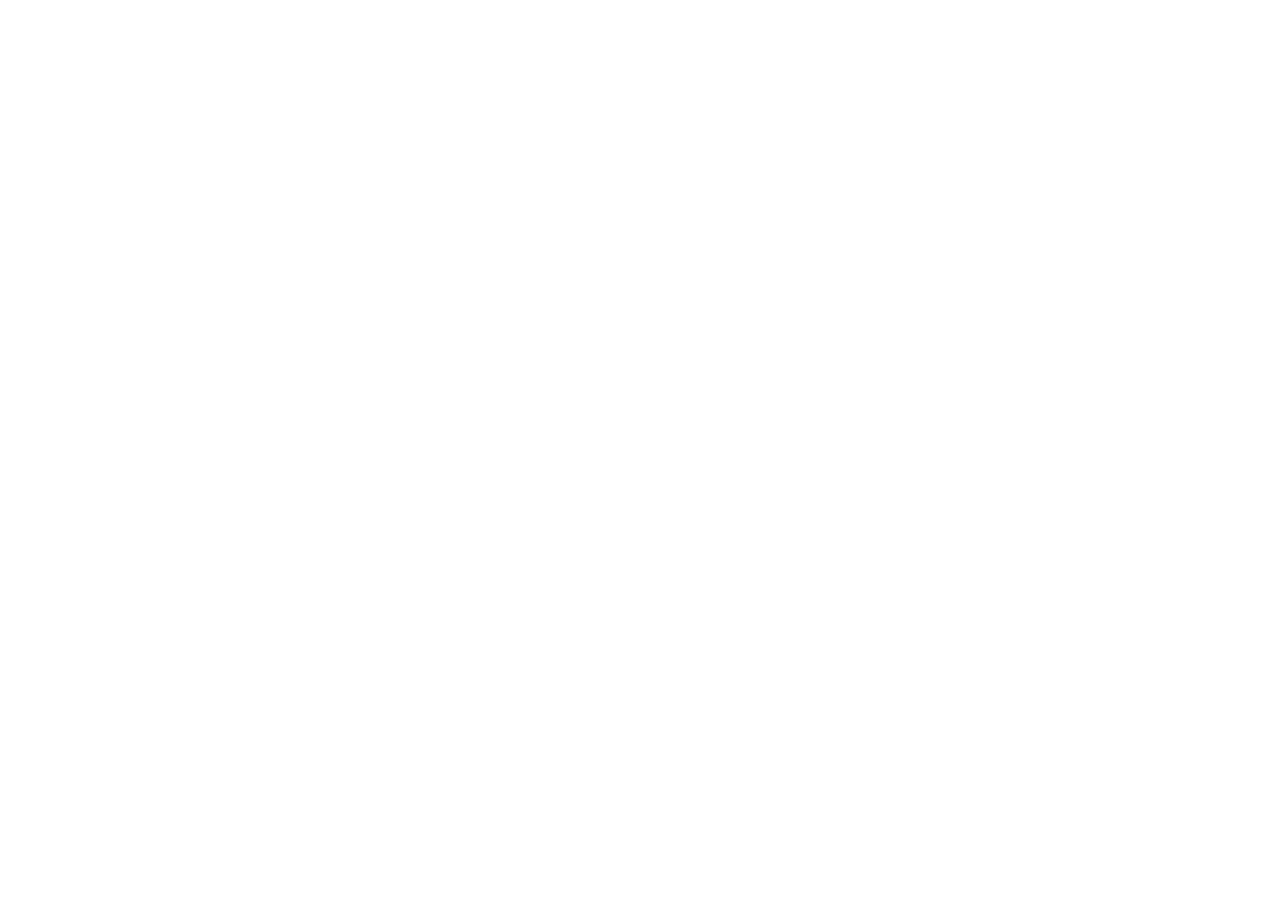
==== index.html @ 8ffcae92 "Working Commit" ====
<!DOCTYPE html>


<html>
<head>
    <meta HTTP-EQUIV="X-UA-COMPATIBLE" CONTENT="IE=EmulateIE9" >
    <meta http-equiv="Content-type" content="text/html; charset=utf-8">
    <meta property="og:image" content="http://www.brightpointinc.com/interactive/images/PoliticalInfluence_202px.png">
    <title>Visualizing Collaborative Funding in the Valley</title>
    <link type="text/css" rel="stylesheet" href="style.css">
    <link rel="stylesheet" href="bootstrap.min.css">
    <link rel="stylesheet" href="reset.css">
    <script src="http://d3js.org/d3.v3.min.js" charset="utf-8"></script>





</head>
<body>



<div id="bpg" >


    <div id="mainDiv">
        <div id="svgDiv"></div>
        <div class="bpg-navBar" style="width:300px; left:0px;">
            

        </div>

        <div id="headerRight" style="width:350px; right:20px;">
            <div class="hint" style="font-size:26px; color:#000;">
                Funding in the Shenadoah
            </div>
            <div class="hint">
                <div id="totalDiv" style="color: #000; font-size:22px; font-weight:bold; margin-top:5px; font-family: Georgia; font-style:italic">
                    $0
                </div>
                <div style="color: #000; font-size:14px; margin-top:5px; margin-bottom:10px; font-style:italic">
                    9 Years of Foundation Support and Collaboration (2006 - 2014).
                </div>

                <div style="color:#777; font-style:normal;">
                    Design and Engineering: <a href="http://chesapeakecommons.org" title="Chesapeake Commons">www.chesapeakecommons.org</a>
                </div>
                <div style="margin-top:20px;">
                    <!-- <image src="images/legend.png"></image> -->
                </div>
            </div>

        </div>

            <div style="margin-top:-225px;">                      
                <center>
                 <iframe width='100%' height='500px' frameBorder='0' src='http://chesapeakecommons.org/gists/svalley/network/charts/funderchart.html'></iframe>
                </center>

            </div>

        </div>

    </div>

    <div id="toolTip" class="tooltip" style="width:250px; height:120px; position:absolute;s">
        <div id="header1" class="header2"></div>
        <div class="header-rule"></div>
        <div id="head" class="header"></div>
        <div class="header-rule"></div>
        <div  id="header2" class="header3"></div>
        <div  class="tooltipTail"></div>
    </div>








<script type="text/javascript" src="scripts/app/globals.js"></script>
<script type="text/javascript" src="scripts/app/initialize.js"></script>
<script type="text/javascript" src="scripts/app/events.js"></script>
<script type="text/javascript" src="scripts/app/data.js"></script>
<script type="text/javascript" src="scripts/app/chords.js"></script>
<script type="text/javascript" src="scripts/app/update.js"></script>
<script type="text/javascript" src="scripts/app/main.js"></script>



            


</body>
</html>
---- style.css ----
body {
    overflow: auto;
    margin: 0;
    font-size: 9px;
    text-align:center;
    font-weight: 300;
    font-family: "Helvetica Neue", Helvetica;
}

#bpg {
    margin:auto;
}

#mainDiv {
    position:relative;
}

#svgDiv {
    margin: auto;
}

#headerRight {
    text-align: right;
    position:absolute;
    top:10px;
    right:10px;
    margin-right:0px;
}

rect {
    fill: none;
    pointer-events: all;
}

pre {
    font-size: 18px;
}

.hint {
    right: 0;
    width: 300px;
    font-size: 12px;
    color: #999;
}




div.tooltip {
    position: absolute;			/* reference for measurement */
    text-align: left;
    pointer-events: none;			/* 'none' tells the mouse to ignore the rectangle */
    background: #FFFFEF;
    width: 400px;
    height: 165px;
    padding: 10px;
    border: 1px solid #D5D5D5;
    font-family: arial,helvetica,sans-serif;
    position: absolute;
    font-size: 1.1em;
    color: #333;
    padding: 10px;
    border-radius: 3px;
    background: rgba(255,255,255,0.9);
    color: #000;
    box-shadow: 0 1px 5px rgba(0,0,0,0.4);
    -moz-box-shadow: 0 1px 5px rgba(0,0,0,0.4);
    border:1px solid rgba(200,200,200,0.85);
    opacity:0;
}

div.tooltipTail {
    position: absolute;
    left:-7px;
    top: 72px;
    width: 7px;
    height: 13px;
    background: url("images/tail_white.png") 50% 0%;
}

div.toolTipBody {
    position:absolute;
    height:100px;
    width:230px;
}

div.header {
    text-transform: uppercase;
    text-align: left;
    font-size: 14px;
    margin-bottom: 2px;
    color:#666;
    text-align:center;

}

div.header-rule{
    height:1px;
    margin:1px auto 3px;
    margin-top:7px;
    margin-bottom:7px;
    background:#ddd;
    width:125px;
}

div.header1{
   /* text-transform: uppercase; */
    text-align: left;
    font-size: 13px;
    margin-bottom: 2px;
    color:#000;
    text-align:center;
}

div.header2{
    color:#000;
    text-transform:uppercase;
    font-size: 12px;
    margin-bottom: 2px;
    text-align:center;
}

div.header3 {
    color:#333;
    text-align: left;
    font-size: 15px;
    font-style: italic;
    font-family: Georgia;
    /*  width:170px;*/
    text-align:center;
}

div.header4 {
    /*  position:absolute;*/
    text-align:center;
    right:10px;
    top:28px;
    font-size: 16px;
    /*  width:100px;*/
    text-align:center;
    overflow:hidden;
    font-weight:bold;
}

/* Structure */
.g {
    font-family:  Helvetica, Arial;
}

#bpg-chartFrame{
    -webkit-transition: height ease-in-out 1s;
    -moz-transition: height ease-in-out 1s;
    -o-transition: height ease-in-out 1s;
    -ms-transition: height ease-in-out 1s;
}

#bpg-chart {
    position: relative;
    width: 100%;
    height: 100%;
}
#bpg-error {


}
#bpg-error p {
    text-align: center;
    font-size: 16px;
    line-height: 20px;
    margin: 10px;
    border: solid 1px #CCC;
    background: #ffd;
    padding: 10px;

}

#bpg-error a {
    text-decoration: underline;
}

#bpg-chartCanvas {
    position: absolute;
    top: 0;
    left: 0;
    z-index: 10;
    width: 100%;
    height: 100%;
    overflow: hidden;

}
#bpg-chartCanvas svg {
    height: 100%;
    overflow: hidden;

}

/* Navigation */
.bpg-navBar {
    position:absolute;
    padding: 15px 0 0;
    margin: 0 10px;
    z-index: 100;
    position: absolute;
    left:10px;
    top:10px;
}

.bpg-navigation {

}

.bpg-navigation li {
    color: #999;
    font-size: 14px;
    cursor: pointer;
    float: left;
    padding: 10px 18px;
    border-top: solid 1px #CCC;
    border-bottom: solid 1px #CCC;
    border-left: solid 1px #CCC;
    background: #f9f9f9;
    margin: 0 0;
}

.bpg-navigation li:first-of-type{
    border-radius: 4px 0 0 4px;
}
.bpg-navigation li:last-of-type{

    border-right: solid 1px #CCC;
    border-radius: 0 4px 4px 0;
}
.bpg-navigation li.selected {
    color: #000;
    background: #e9e9e9;
    border-color: #AAA;
    box-shadow: inset 0px 0px 4px rgba(0,0,0,0.2);
}

.bpg-navigation li.selected {
    color: #000;
    background: #e9e9e9;
    border-color: #AAA;
    box-shadow: inset 0px 0px 4px rgba(0,0,0,0.2);
}

div.selected {
    color: #000;
    background: #e9e9e9;
    border-color: #AAA;
    box-shadow: inset 0px 0px 4px rgba(0,0,0,0.2);
    padding-bottom:10px;
}

.link {
    fill: none;
    stroke: #ccc;
    stroke-width: 1.5px;
    stroke-linecap: round;
}

text.chord {
    font-size:8px;
}


text.mainLabel {
    font-size:12px;
    font-family: Georgia;
    font-style: italic;
    text-align:center;
    fill: #9B001C;
}


text.export {
    font-family: "Myriad", Arial;
    fill: #00AC6B;
}

text.import {
    font-family: "Myriad", Arial;
    fill: #9B001C;
}

text.secondLabel {
    font-family: Myriad, Arial;
    font-style: italic;
    fill: #888888;
    font-size: 10px;
}
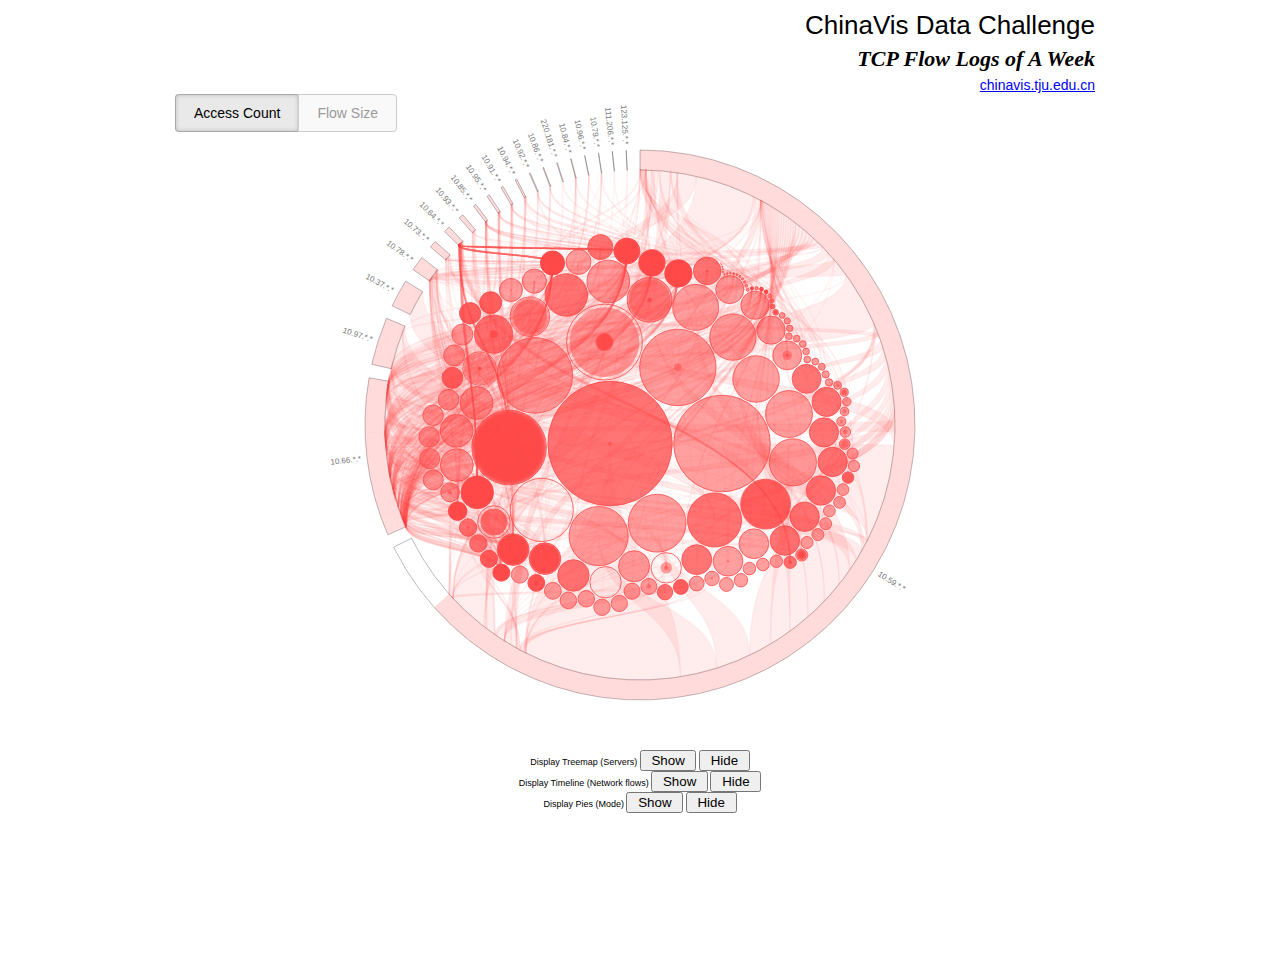
==== commit 45cdc9cb: "Initial release commit" ====
--- a/index.html
+++ b/index.html
@@ -1,71 +1,56 @@
-
 <!DOCTYPE html>
-
-
 <html>
 <head>
-    <meta HTTP-EQUIV="X-UA-COMPATIBLE" CONTENT="IE=EmulateIE9" >
     <meta http-equiv="Content-type" content="text/html; charset=utf-8">
-    <meta property="og:image" content="http://www.brightpointinc.com/interactive/images/PoliticalInfluence_202px.png">
-    <title>Visualizing Collaborative Funding in the Valley</title>
+    <title>Visualizing Network with Chord</title>
     <link type="text/css" rel="stylesheet" href="style.css">
-    <link rel="stylesheet" href="bootstrap.min.css">
-    <link rel="stylesheet" href="reset.css">
-    <script src="http://d3js.org/d3.v3.min.js" charset="utf-8"></script>
-
-
-
-
 
 </head>
 <body>
-
-
-
-<div id="bpg" >
-
-
-    <div id="mainDiv">
-        <div id="svgDiv"></div>
-        <div class="bpg-navBar" style="width:300px; left:0px;">
-            
-
-        </div>
-
-        <div id="headerRight" style="width:350px; right:20px;">
-            <div class="hint" style="font-size:26px; color:#000;">
-                Funding in the Shenadoah
+    <div id="visDiv" >
+        <div id="mainDiv">
+            <div id="chordSvgDiv"></div>
+            <div class="bpg-navBar">
+                <ul class="bpg-navigation clearfix">
+                    <li id="houseButton" class="selected">Access Count</li>
+                    <li id="senateButton">Flow Size</li>
+                </ul>
             </div>
-            <div class="hint">
-                <div id="totalDiv" style="color: #000; font-size:22px; font-weight:bold; margin-top:5px; font-family: Georgia; font-style:italic">
-                    $0
-                </div>
-                <div style="color: #000; font-size:14px; margin-top:5px; margin-bottom:10px; font-style:italic">
-                    9 Years of Foundation Support and Collaboration (2006 - 2014).
-                </div>
-
-                <div style="color:#777; font-style:normal;">
-                    Design and Engineering: <a href="http://chesapeakecommons.org" title="Chesapeake Commons">www.chesapeakecommons.org</a>
-                </div>
-                <div style="margin-top:20px;">
-                    <!-- <image src="images/legend.png"></image> -->
+            <div class="treemap-bar">
+                <label for="show-treemap-btn"><b>Display Treemap</b> (Servers) </label>
+                <input id="show-treemap-btn" type="button" value=" Show " onclick="buildTreemap()" />
+                <input id="hide-treemap-btn" type="button" value=" Hide " onclick="hideTreemap()" />
+                <label class="bar-option"><input class="bar-option" type="radio" name="mode" value="size" checked /> Flow Size</label>
+                <label class="bar-option"><input class="bar-option" type="radio" name="mode" value="count" /> Visit Count</label>
+            </div>
+            <div id="treemapSvgDiv"></div>
+            <div class="timeline-bar">
+                <label for="show-timeline-btn"><b>Display Timeline</b> (Network flows) </label>
+                <input id="show-timeline-btn" type="button" value=" Show " onclick="buildTimeline()" />
+                <input id="hide-timeline-btn" type="button" value=" Hide " onclick="hideTimeline()" />
+                <input id="next-graph-btn" type="button" value=" Next " onclick="nextGraph()" />
+            </div>
+            <div id="timelineSvgDiv"></div>
+            <div class="pies-bar">
+                <label for="show-pies-btn"><b>Display Pies</b> (Mode) </label>
+                <input id="show-pies-btn" type="button" value=" Show " onclick="buildPies()" />
+                <input id="hide-pies-btn" type="button" value=" Hide " onclick="hidePies()" />
+            </div>
+            <div id="piesSvgDiv"></div>
+            <div id="headerRight" style="width:350px; right:20px;">
+                <div class="hint" style="font-size:26px; color:#000;">ChinaVis Data Challenge</div>
+                <div class="hint">
+                    <div id="totalDiv" style="color: #000; font-size:22px; font-weight:bold; margin-top:5px; font-family: Georgia; font-style:italic">
+                        TCP Flow Logs of A Week
+                    </div>
+                    <div style="color: #777; font-size:14px; margin-top:5px; margin-bottom:10px;">
+                        <a href="http://chinavis.tju.edu.cn" title="ChinaVis">chinavis.tju.edu.cn</a>
+                    </div>
                 </div>
             </div>
-
         </div>
-
-            <div style="margin-top:-225px;">                      
-                <center>
-                 <iframe width='100%' height='500px' frameBorder='0' src='http://chesapeakecommons.org/gists/svalley/network/charts/funderchart.html'></iframe>
-                </center>
-
-            </div>
-
-        </div>
-
     </div>
-
-    <div id="toolTip" class="tooltip" style="width:250px; height:120px; position:absolute;s">
+    <div id="toolTip" class="tooltip" style="width:250px; height:120px; position:absolute;">
         <div id="header1" class="header2"></div>
         <div class="header-rule"></div>
         <div id="head" class="header"></div>
@@ -73,26 +58,16 @@
         <div  id="header2" class="header3"></div>
         <div  class="tooltipTail"></div>
     </div>
-
-
-
-
-
-
-
-
-<script type="text/javascript" src="scripts/app/globals.js"></script>
-<script type="text/javascript" src="scripts/app/initialize.js"></script>
-<script type="text/javascript" src="scripts/app/events.js"></script>
-<script type="text/javascript" src="scripts/app/data.js"></script>
-<script type="text/javascript" src="scripts/app/chords.js"></script>
-<script type="text/javascript" src="scripts/app/update.js"></script>
-<script type="text/javascript" src="scripts/app/main.js"></script>
-
-
-
-            
-
-
+    <script type="text/javascript" src="scripts/d3/d3.min.js"></script>
+    <script type="text/javascript" src="scripts/app/globals.js"></script>
+    <script type="text/javascript" src="scripts/app/initialize.js"></script>
+    <script type="text/javascript" src="scripts/app/events.js"></script>
+    <script type="text/javascript" src="scripts/app/data.js"></script>
+    <script type="text/javascript" src="scripts/app/chords.js"></script>
+    <script type="text/javascript" src="scripts/app/update.js"></script>
+    <script type="text/javascript" src="scripts/app/treemap.js"></script>
+    <script type="text/javascript" src="scripts/app/timeline.js"></script>
+    <script type="text/javascript" src="scripts/app/pies.js"></script>
+    <script type="text/javascript" src="scripts/app/main.js"></script>
 </body>
 </html>
--- a/style.css
+++ b/style.css
@@ -7,7 +7,7 @@
     font-family: "Helvetica Neue", Helvetica;
 }
 
-#bpg {
+#visDiv {
     margin:auto;
 }
 
@@ -15,7 +15,11 @@
     position:relative;
 }
 
-#svgDiv {
+#chordSvgDiv {
+    margin: auto;
+}
+
+#treemapSvgDiv {
     margin: auto;
 }
 
@@ -43,13 +47,10 @@
     color: #999;
 }
 
-
-
-
 div.tooltip {
-    position: absolute;			/* reference for measurement */
+    position: absolute;
     text-align: left;
-    pointer-events: none;			/* 'none' tells the mouse to ignore the rectangle */
+    pointer-events: none;
     background: #FFFFEF;
     width: 400px;
     height: 165px;
@@ -75,7 +76,6 @@
     top: 72px;
     width: 7px;
     height: 13px;
-    background: url("images/tail_white.png") 50% 0%;
 }
 
 div.toolTipBody {
@@ -104,7 +104,6 @@
 }
 
 div.header1{
-   /* text-transform: uppercase; */
     text-align: left;
     font-size: 13px;
     margin-bottom: 2px;
@@ -126,17 +125,14 @@
     font-size: 15px;
     font-style: italic;
     font-family: Georgia;
-    /*  width:170px;*/
     text-align:center;
 }
 
 div.header4 {
-    /*  position:absolute;*/
     text-align:center;
     right:10px;
     top:28px;
     font-size: 16px;
-    /*  width:100px;*/
     text-align:center;
     overflow:hidden;
     font-weight:bold;
@@ -196,17 +192,19 @@
 
 /* Navigation */
 .bpg-navBar {
-    position:absolute;
+    position: absolute;
     padding: 15px 0 0;
     margin: 0 10px;
     z-index: 100;
     position: absolute;
-    left:10px;
-    top:10px;
+    left: 10px;
+    top: 70px;
 }
 
 .bpg-navigation {
-
+    list-style-type: none;
+    width: 300px;
+    height: 20px;
 }
 
 .bpg-navigation li {
@@ -290,4 +288,20 @@
     font-size: 10px;
 }
 
-
+.line {
+    fill: none;
+    stroke: #000;
+    stroke-width: 1px;
+}
+
+.bar-option {
+    display:none;
+}
+
+#next-graph-btn {
+    display:none;
+}
+
+.x.axis path {
+    display: none;
+}
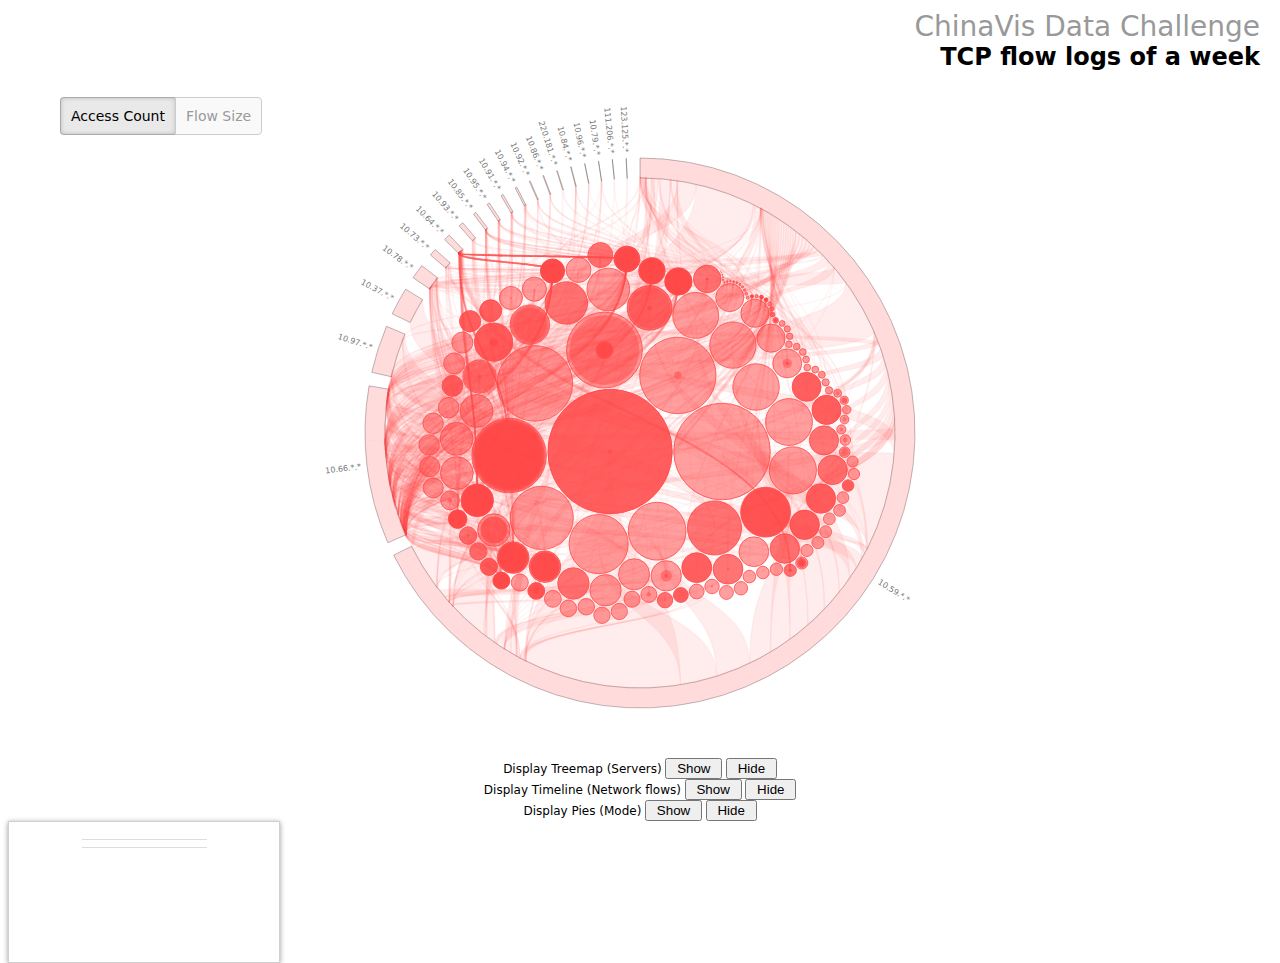
==== commit 63c44cbd: "tidy main html and css" ====
--- a/index.html
+++ b/index.html
@@ -2,20 +2,19 @@
 <html>
 <head>
     <meta http-equiv="Content-type" content="text/html; charset=utf-8">
-    <title>Visualizing Network with Chord</title>
-    <link type="text/css" rel="stylesheet" href="style.css">
-
+    <title>2015 ChinaVis Data Challenge</title>
+    <link type="text/css" rel="stylesheet" href="index.css">
 </head>
 <body>
-    <div id="visDiv" >
-        <div id="mainDiv">
-            <div id="chordSvgDiv"></div>
-            <div class="bpg-navBar">
-                <ul class="bpg-navigation clearfix">
+    <div id="main-div" >
+        <div id="vis-div">
+            <div class="chord-bar">
+                <ul class="chord-navigation">
                     <li id="houseButton" class="selected">Access Count</li>
                     <li id="senateButton">Flow Size</li>
                 </ul>
             </div>
+            <div id="chord-svg-div"></div>
             <div class="treemap-bar">
                 <label for="show-treemap-btn"><b>Display Treemap</b> (Servers) </label>
                 <input id="show-treemap-btn" type="button" value=" Show " onclick="buildTreemap()" />
@@ -37,37 +36,30 @@
                 <input id="hide-pies-btn" type="button" value=" Hide " onclick="hidePies()" />
             </div>
             <div id="piesSvgDiv"></div>
-            <div id="headerRight" style="width:350px; right:20px;">
-                <div class="hint" style="font-size:26px; color:#000;">ChinaVis Data Challenge</div>
-                <div class="hint">
-                    <div id="totalDiv" style="color: #000; font-size:22px; font-weight:bold; margin-top:5px; font-family: Georgia; font-style:italic">
-                        TCP Flow Logs of A Week
-                    </div>
-                    <div style="color: #777; font-size:14px; margin-top:5px; margin-bottom:10px;">
-                        <a href="http://chinavis.tju.edu.cn" title="ChinaVis">chinavis.tju.edu.cn</a>
-                    </div>
-                </div>
+            <div id="header-right">
+                <div id="chinavis-title">ChinaVis Data Challenge</div>
+                <div id="vis-title">TCP flow logs of a week</div>
             </div>
         </div>
     </div>
-    <div id="toolTip" class="tooltip" style="width:250px; height:120px; position:absolute;">
-        <div id="header1" class="header2"></div>
-        <div class="header-rule"></div>
-        <div id="head" class="header"></div>
-        <div class="header-rule"></div>
-        <div  id="header2" class="header3"></div>
-        <div  class="tooltipTail"></div>
+    <div id="tool-tip">
+        <div id="server-header"></div>
+        <div class="tool-tip-split"></div>
+        <div id="ip-header"></div>
+        <div class="tool-tip-split"></div>
+        <div id="total-value"></div>
     </div>
     <script type="text/javascript" src="scripts/d3/d3.min.js"></script>
+    <script type="text/javascript" src="scripts/app/treemap.js"></script>
+    <script type="text/javascript" src="scripts/app/timeline.js"></script>
+    <script type="text/javascript" src="scripts/app/pies.js"></script>
+    <!-- chord -->
     <script type="text/javascript" src="scripts/app/globals.js"></script>
     <script type="text/javascript" src="scripts/app/initialize.js"></script>
     <script type="text/javascript" src="scripts/app/events.js"></script>
     <script type="text/javascript" src="scripts/app/data.js"></script>
     <script type="text/javascript" src="scripts/app/chords.js"></script>
     <script type="text/javascript" src="scripts/app/update.js"></script>
-    <script type="text/javascript" src="scripts/app/treemap.js"></script>
-    <script type="text/javascript" src="scripts/app/timeline.js"></script>
-    <script type="text/javascript" src="scripts/app/pies.js"></script>
     <script type="text/javascript" src="scripts/app/main.js"></script>
 </body>
 </html>
--- a/index.css
+++ b/index.css
@@ -0,0 +1,158 @@
+body {
+    font-family: "Microsoft Yahei","Helvetica Neue","Luxi Sans","DejaVu Sans",Tahoma,"Hiragino Sans GB";
+    font-size: 12px;
+    text-align: center;
+    font-weight: 300;
+}
+
+#main-div {
+    margin: 0 auto;
+}
+
+#header-right {
+    text-align: right;
+    position: absolute;
+    width: 350px;
+    top: 10px;
+    right: 20px;
+}
+
+#chinavis-title {
+    font-size: 28px;
+    color: #999;
+}
+
+#vis-title {
+    padding-left: 30px;
+    font-size: 24px;
+    color: #000;
+    font-weight: bold;
+}
+
+/* chord */
+#chord-svg-div {
+    margin: 0 auto;
+}
+
+.link {
+    fill: none;
+    stroke: #ccc;
+    stroke-width: 1.5px;
+    stroke-linecap: round;
+}
+
+text.chord {
+    font-size: 8px;
+}
+
+/* chord tool tip */
+#tool-tip {
+    position: absolute;
+    pointer-events: none;
+    width: 250px;
+    height: 120px;
+    padding: 10px;
+    background: rgba(255,255,255,0.9);
+    box-shadow: 0 1px 5px rgba(0,0,0,0.4);
+    -moz-box-shadow: 0 1px 5px rgba(0,0,0,0.4);
+    border: 1px solid rgba(200,200,200,0.85);
+}
+
+#ip-header {
+    text-transform: uppercase;
+    text-align: left;
+    font-size: 14px;
+    margin-bottom: 2px;
+    color: #666;
+    text-align: center;
+}
+
+#server-header{
+    color: #000;
+    text-transform: uppercase;
+    font-size: 12px;
+    margin-bottom: 2px;
+    text-align: center;
+}
+
+#total-value {
+    color: #333;
+    text-align: left;
+    font-size: 15px;
+    font-style: italic;
+    font-family: Georgia;
+    text-align: center;
+}
+
+.tool-tip-split{
+    height: 1px;
+    margin: 1px auto 3px;
+    margin-top: 7px;
+    margin-bottom: 7px;
+    background: #ddd;
+    width: 125px;
+}
+
+/* chord navigation bar */
+.chord-bar {
+    position: absolute;
+    padding: 15px 0 0;
+    margin: 0 10px;
+    left: 10px;
+    top: 70px;
+}
+
+.chord-navigation {
+    list-style-type: none;
+    width: 300px;
+    height: 20px;
+}
+
+.chord-navigation li {
+    color: #999;
+    font-size: 14px;
+    cursor: pointer;
+    float: left;
+    padding: 10px;
+    border-top: solid 1px #CCC;
+    border-bottom: solid 1px #CCC;
+    border-left: solid 1px #CCC;
+    background: #f9f9f9;
+    margin: 0 0;
+}
+
+.chord-navigation li:first-of-type {
+    border-radius: 4px 0 0 4px;
+}
+
+.chord-navigation li:last-of-type {
+    border-right: solid 1px #CCC;
+    border-radius: 0 4px 4px 0;
+}
+
+.chord-navigation li.selected {
+    color: #000;
+    background: #e9e9e9;
+    border-color: #AAA;
+    box-shadow: inset 0px 0px 4px rgba(0,0,0,0.2);
+}
+
+/* treemap */
+.bar-option {
+    display:none;
+}
+
+/* timeline */
+#next-graph-btn {
+    display:none;
+}
+
+.x.axis path {
+    display: none;
+}
+
+.line {
+    fill: none;
+    stroke: #000;
+    stroke-width: 1px;
+}
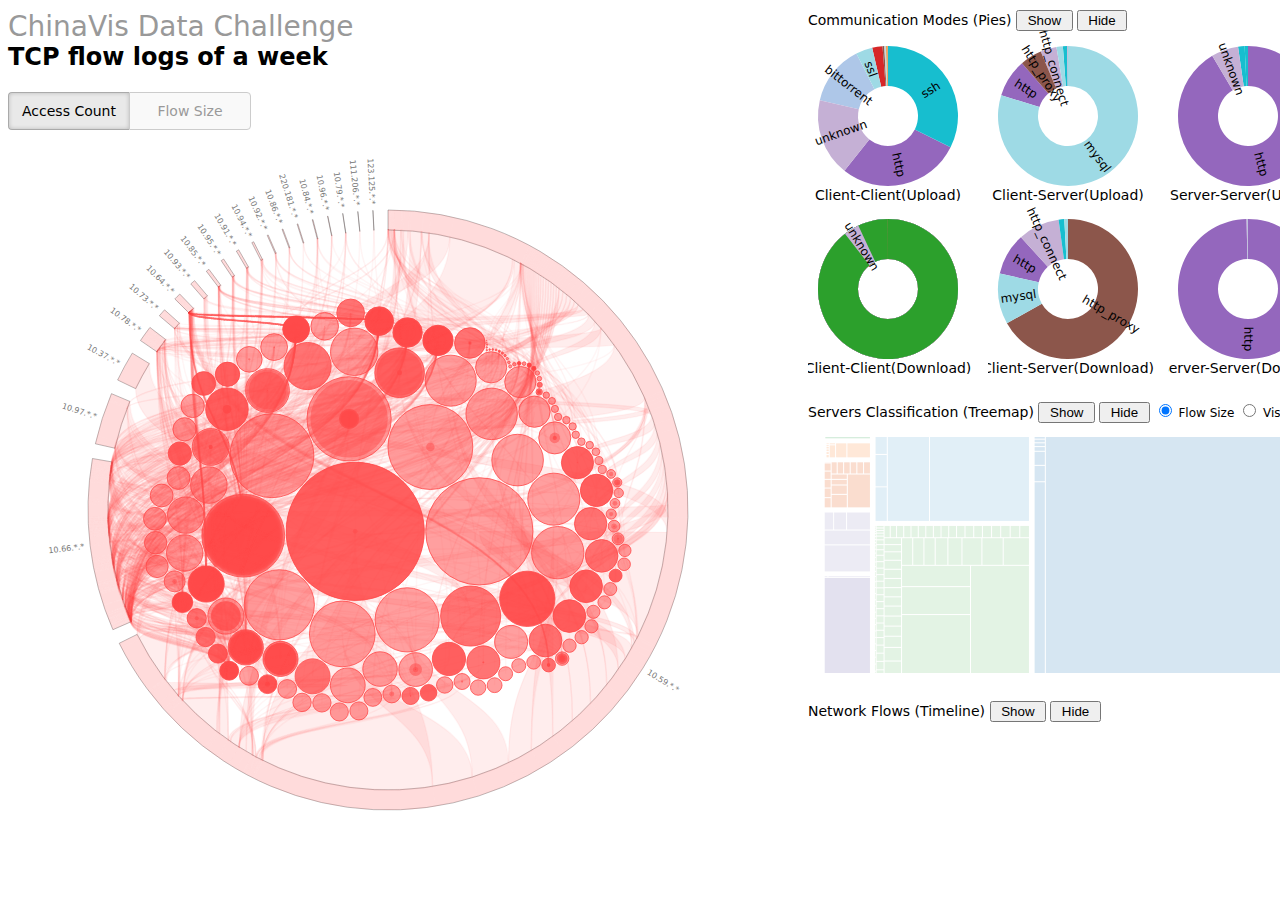
==== commit ea191bad: "optimize the layout and adjust appearance" ====
--- a/index.html
+++ b/index.html
@@ -7,7 +7,11 @@
 </head>
 <body>
     <div id="main-div" >
-        <div id="vis-div">
+        <div id="header-right">
+            <div id="chinavis-title">ChinaVis Data Challenge</div>
+            <div id="vis-title">TCP flow logs of a week</div>
+        </div>
+        <div id="chord-div">
             <div class="chord-bar">
                 <ul class="chord-navigation">
                     <li id="houseButton" class="selected">Access Count</li>
@@ -15,31 +19,33 @@
                 </ul>
             </div>
             <div id="chord-svg-div"></div>
+        </div>
+        <div id="pie-div">
+            <div class="pie-bar">
+                <label class="vis-intro" for="show-pie-btn"><b>Communication Modes</b> (Pies) </label>
+                <input id="show-pie-btn" type="button" value=" Show " onclick="showPies()" />
+                <input id="hide-pie-btn" type="button" value=" Hide " onclick="hidePies()" />
+            </div>
+            <div id="pie-svg-div"></div>
+        </div>
+        <div id="treemap-div">
             <div class="treemap-bar">
-                <label for="show-treemap-btn"><b>Display Treemap</b> (Servers) </label>
-                <input id="show-treemap-btn" type="button" value=" Show " onclick="buildTreemap()" />
+                <label class="vis-intro" for="show-treemap-btn"><b>Servers Classification</b> (Treemap) </label>
+                <input id="show-treemap-btn" type="button" value=" Show " onclick="showTreemap()" />
                 <input id="hide-treemap-btn" type="button" value=" Hide " onclick="hideTreemap()" />
                 <label class="bar-option"><input class="bar-option" type="radio" name="mode" value="size" checked /> Flow Size</label>
                 <label class="bar-option"><input class="bar-option" type="radio" name="mode" value="count" /> Visit Count</label>
             </div>
-            <div id="treemapSvgDiv"></div>
+            <div id="treemap-svg-div"></div>
+        </div>
+        <div id="timeline-div">
             <div class="timeline-bar">
-                <label for="show-timeline-btn"><b>Display Timeline</b> (Network flows) </label>
+                <label class="vis-intro" for="show-timeline-btn"><b>Network Flows</b> (Timeline) </label>
                 <input id="show-timeline-btn" type="button" value=" Show " onclick="buildTimeline()" />
                 <input id="hide-timeline-btn" type="button" value=" Hide " onclick="hideTimeline()" />
                 <input id="next-graph-btn" type="button" value=" Next " onclick="nextGraph()" />
             </div>
-            <div id="timelineSvgDiv"></div>
-            <div class="pies-bar">
-                <label for="show-pies-btn"><b>Display Pies</b> (Mode) </label>
-                <input id="show-pies-btn" type="button" value=" Show " onclick="buildPies()" />
-                <input id="hide-pies-btn" type="button" value=" Hide " onclick="hidePies()" />
-            </div>
-            <div id="piesSvgDiv"></div>
-            <div id="header-right">
-                <div id="chinavis-title">ChinaVis Data Challenge</div>
-                <div id="vis-title">TCP flow logs of a week</div>
-            </div>
+            <div id="timeline-svg-div"></div>
         </div>
     </div>
     <div id="tool-tip">
@@ -50,16 +56,15 @@
         <div id="total-value"></div>
     </div>
     <script type="text/javascript" src="scripts/d3/d3.min.js"></script>
-    <script type="text/javascript" src="scripts/app/treemap.js"></script>
-    <script type="text/javascript" src="scripts/app/timeline.js"></script>
-    <script type="text/javascript" src="scripts/app/pies.js"></script>
-    <!-- chord -->
     <script type="text/javascript" src="scripts/app/globals.js"></script>
     <script type="text/javascript" src="scripts/app/initialize.js"></script>
     <script type="text/javascript" src="scripts/app/events.js"></script>
     <script type="text/javascript" src="scripts/app/data.js"></script>
+    <script type="text/javascript" src="scripts/app/update.js"></script>
     <script type="text/javascript" src="scripts/app/chords.js"></script>
-    <script type="text/javascript" src="scripts/app/update.js"></script>
+    <script type="text/javascript" src="scripts/app/treemap.js"></script>
+    <script type="text/javascript" src="scripts/app/timeline.js"></script>
+    <script type="text/javascript" src="scripts/app/pies.js"></script>
     <script type="text/javascript" src="scripts/app/main.js"></script>
 </body>
 </html>
--- a/index.css
+++ b/index.css
@@ -1,20 +1,19 @@
 body {
     font-family: "Microsoft Yahei","Helvetica Neue","Luxi Sans","DejaVu Sans",Tahoma,"Hiragino Sans GB";
     font-size: 12px;
-    text-align: center;
     font-weight: 300;
+    margin-top: 10px;
 }
 
 #main-div {
     margin: 0 auto;
+    width: 1400px;   /* TODO */
 }
 
 #header-right {
-    text-align: right;
     position: absolute;
-    width: 350px;
-    top: 10px;
-    right: 20px;
+    text-align: left;
+    margin-bottom: 60px;
 }
 
 #chinavis-title {
@@ -23,15 +22,25 @@
 }
 
 #vis-title {
-    padding-left: 30px;
     font-size: 24px;
     color: #000;
     font-weight: bold;
 }
 
+.vis-intro {
+    font-size: 14px;
+}
+
+/* pie */
+#pie-div {
+    float: right;
+    width: 600px;
+}
+
 /* chord */
-#chord-svg-div {
-    margin: 0 auto;
+#chord-div {
+    float: left;
+    margin-top: 80px;
 }
 
 .link {
@@ -56,6 +65,7 @@
     box-shadow: 0 1px 5px rgba(0,0,0,0.4);
     -moz-box-shadow: 0 1px 5px rgba(0,0,0,0.4);
     border: 1px solid rgba(200,200,200,0.85);
+    opacity: 0;
 }
 
 #ip-header {
@@ -94,21 +104,16 @@
 }
 
 /* chord navigation bar */
-.chord-bar {
-    position: absolute;
-    padding: 15px 0 0;
-    margin: 0 10px;
-    left: 10px;
-    top: 70px;
-}
-
 .chord-navigation {
+    text-align: center;
     list-style-type: none;
     width: 300px;
-    height: 20px;
+    margin-top: -10px;
+    margin-left: -40px;
 }
 
 .chord-navigation li {
+    width: 100px;
     color: #999;
     font-size: 14px;
     cursor: pointer;
@@ -118,7 +123,6 @@
     border-bottom: solid 1px #CCC;
     border-left: solid 1px #CCC;
     background: #f9f9f9;
-    margin: 0 0;
 }
 
 .chord-navigation li:first-of-type {
@@ -138,11 +142,24 @@
 }
 
 /* treemap */
+#treemap-div {
+    float: right;
+    width: 600px;
+    margin-top: 25px;
+}
+
 .bar-option {
+    margin-top: 0px;
     display:none;
 }
 
 /* timeline */
+#timeline-div {
+    float: right;
+    width: 600px;
+    margin-top: 25px;
+}
+
 #next-graph-btn {
     display:none;
 }
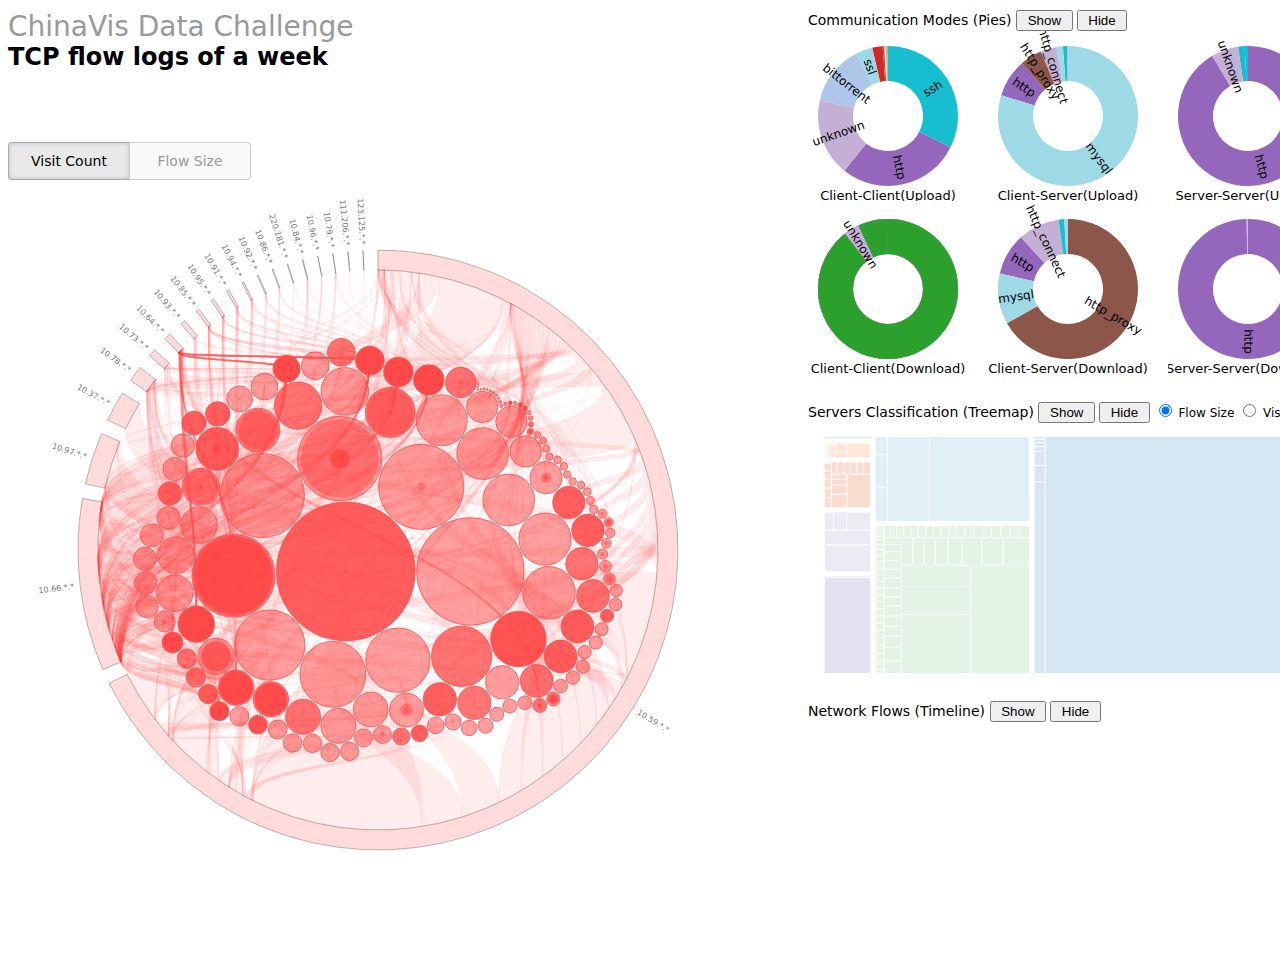
==== commit 08a8bec2: "Refactor names and clean redundant code" ====
--- a/index.html
+++ b/index.html
@@ -14,8 +14,8 @@
         <div id="chord-div">
             <div class="chord-bar">
                 <ul class="chord-navigation">
-                    <li id="houseButton" class="selected">Access Count</li>
-                    <li id="senateButton">Flow Size</li>
+                    <li id="visit-count-button" class="selected">Visit Count</li>
+                    <li id="flow-size-button">Flow Size</li>
                 </ul>
             </div>
             <div id="chord-svg-div"></div>
--- a/index.css
+++ b/index.css
@@ -7,7 +7,7 @@
 
 #main-div {
     margin: 0 auto;
-    width: 1400px;   /* TODO */
+    width: 1400px;
 }
 
 #header-right {
@@ -40,7 +40,7 @@
 /* chord */
 #chord-div {
     float: left;
-    margin-top: 80px;
+    margin-top: 130px;
 }
 
 .link {
@@ -157,6 +157,7 @@
 #timeline-div {
     float: right;
     width: 600px;
+    height: 275px;
     margin-top: 25px;
 }
 
